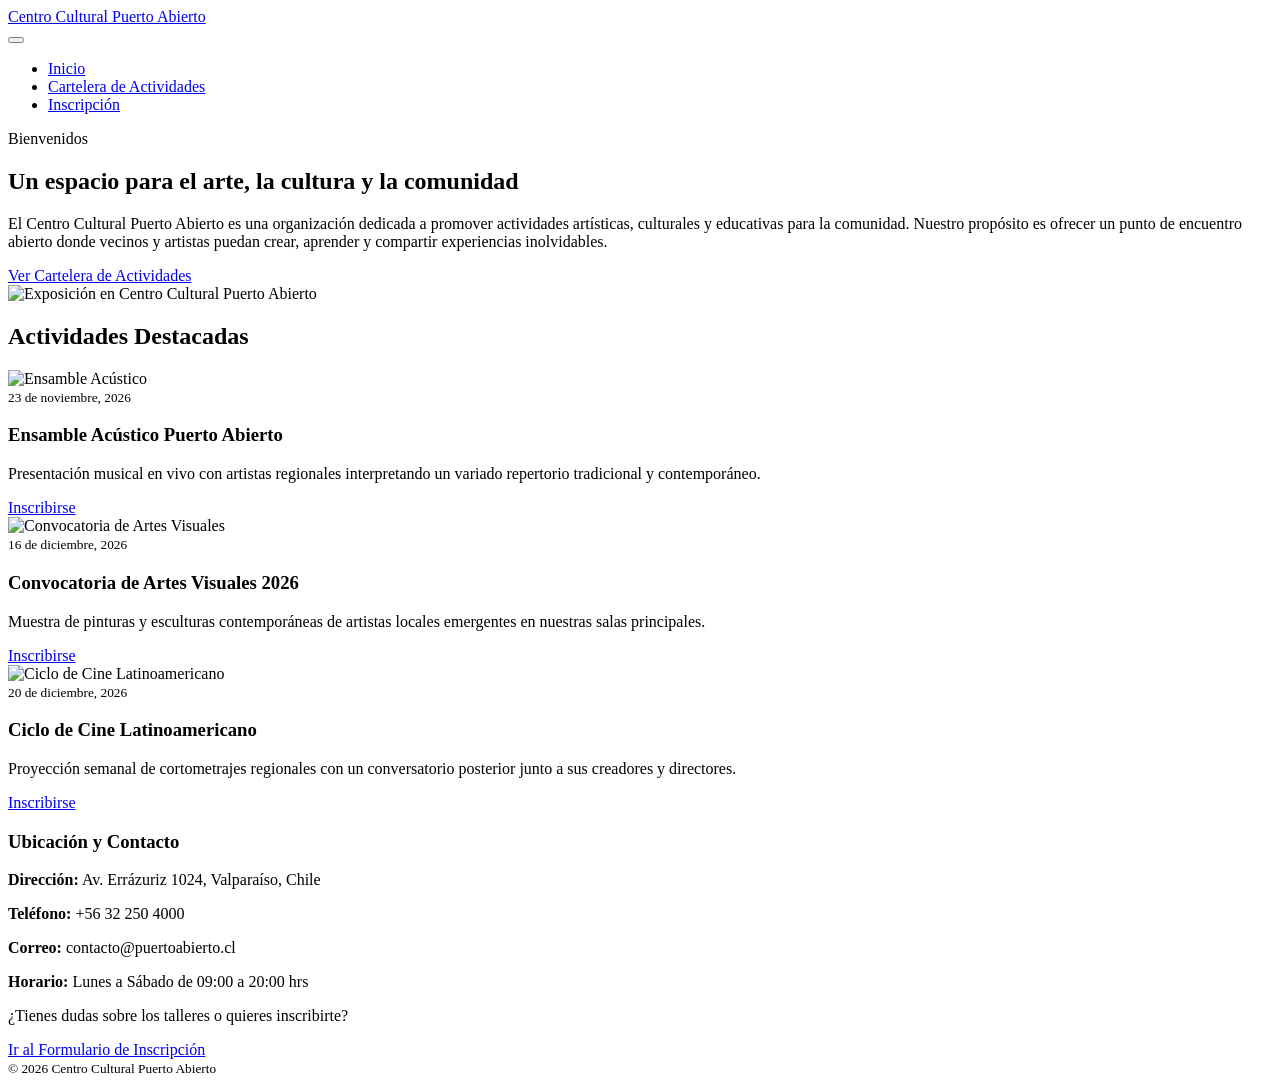
==== index.html @ 46c3a6fb "Add files via upload" ====
<!DOCTYPE html>
<html lang="es">

<head>
    <meta charset="UTF-8">
    <meta name="viewport" content="width=device-width, initial-scale=1.0">

    <link rel="stylesheet" href="css/bootstrap.css">
    <link rel="stylesheet" href="css/estilos.css">

    <title>Centro Cultural Puerto Abierto</title>
</head>

<body>

    <!-- HEADER + NAVEGACIÓN ESTILO VIÑA DEL MAR -->
    <header class="bg-white border-bottom">
        <div class="container text-center py-4">
            
            <!-- 1. LOGO / MARCA CENTRADA -->
            <a class="navbar-brand d-inline-block text-dark text-decoration-none" href="index.html">
                <div class="lh-1">
                    <span class="d-block fs-2 fw-bold text-uppercase tracking-wide">Centro Cultural</span>
                    <span class="d-block fs-3 fw-light text-uppercase tracking-widest text-secondary">Puerto Abierto</span>
                </div>
            </a>

            <!-- 2. MENÚ CENTRADO ABAJO DEL LOGO -->
            <nav class="navbar navbar-expand-lg bg-white mt-3 p-0">
                <div class="container-fluid justify-content-center">
                    
                    <button class="navbar-toggler mb-2" type="button" data-bs-toggle="collapse" data-bs-target="#menuCentrado">
                        <span class="navbar-toggler-icon"></span>
                    </button>

                    <div class="collapse navbar-collapse justify-content-center" id="menuCentrado">
                        <ul class="navbar-nav gap-3">
                            <li class="nav-item">
                                <a class="nav-link active fw-semibold text-secondary border-bottom border-2 border-primary" aria-current="page" href="index.html">Inicio</a>
                            </li>
                            <li class="nav-item">
                                <a class="nav-link fw-semibold text-secondary" href="cartelera.html">Cartelera de Actividades</a>
                            </li>
                            <li class="nav-item">
                                <a class="nav-link fw-semibold text-secondary" href="inscripcion.html">Inscripción</a>
                            </li>
                        </ul>
                    </div>

                </div>
            </nav>

        </div>
    </header>

    <!-- CONTENIDO PRINCIPAL -->
    <!-- CONTENIDO PRINCIPAL DE LA PÁGINA PRINCIPAL -->
    <main class="container my-5">

        <!-- 1. SECCIÓN DE BIENVENIDA VISUALMENTE DESTACADA + BREVE DESCRIPCIÓN -->
        <section class="row mb-5 align-items-center bg-light p-4 rounded-3 border">
            <div class="col-12 col-md-7">
                <span class="badge bg-dark mb-2 text-uppercase">Bienvenidos</span>
                <h1 class="display-5 fw-bold text-dark mb-3">Un espacio para el arte, la cultura y la comunidad</h1>
                <p class="lead text-secondary mb-4">
                    El Centro Cultural Puerto Abierto es una organización dedicada a promover actividades artísticas, culturales y educativas para la comunidad. Nuestro propósito es ofrecer un punto de encuentro abierto donde vecinos y artistas puedan crear, aprender y compartir experiencias inolvidables.
                </p>
                
                <!-- LLAMADA A LA ACCIÓN (CTA) -->
                <a href="cartelera.html" class="btn btn-dark btn-lg text-uppercase px-4 py-2 fw-semibold">
                    Ver Cartelera de Actividades
                </a>
            </div>
            <div class="col-12 col-md-5 mt-4 mt-md-0 text-center">
                <!-- Imagen de bienvenida -->
                <img src="img/galeria artee.jpg"
                     alt="Exposición en Centro Cultural Puerto Abierto" 
                     class="img-fluid rounded shadow-sm">
            </div>
        </section>


        <!-- SELECCIÓN DE ACTIVIDADES DESTACADAS (CON BOTÓN DE INSCRIPCIÓN) -->
        <section class="row mb-5">
            <div class="col-12 mb-4">
                <h2 class="display-6 fw-normal border-bottom pb-2 text-dark">Actividades Destacadas</h2>
            </div>

            <!-- TARJETA 1: MÚSICA -->
            <div class="col-12 col-md-4 mb-4">
                <article class="card h-100 border-0 shadow-sm">
                    <img src="img/ensamble-acustico.jpg" class="card-img-top object-fit-cover" alt="Ensamble Acústico" style="height: 220px;">
                    <div class="card-body p-4 d-flex flex-column">
                        <small class="text-muted d-block mb-2">23 de noviembre, 2026</small>
                        <h3 class="card-title h5 fw-bold text-dark">Ensamble Acústico Puerto Abierto</h3>
                        <p class="card-text text-secondary small mb-3">
                            Presentación musical en vivo con artistas regionales interpretando un variado repertorio tradicional y contemporáneo.
                        </p>
                        <div class="mt-auto border-top pt-3">
                            <a href="inscripcion.html" class="btn btn-outline-dark btn-sm w-100 fw-semibold text-uppercase">Inscribirse</a>
                        </div>
                    </div>
                </article>
            </div>

            <!-- TARJETA 2: EXPOSICIÓN -->
            <div class="col-12 col-md-4 mb-4">
                <article class="card h-100 border-0 shadow-sm">
                    <img src="img/exposicion-arte.avif" class="card-img-top object-fit-cover" alt="Convocatoria de Artes Visuales" style="height: 220px;">
                    <div class="card-body p-4 d-flex flex-column">
                        <small class="text-muted d-block mb-2">16 de diciembre, 2026</small>
                        <h3 class="card-title h5 fw-bold text-dark">Convocatoria de Artes Visuales 2026</h3>
                        <p class="card-text text-secondary small mb-3">
                            Muestra de pinturas y esculturas contemporáneas de artistas locales emergentes en nuestras salas principales.
                        </p>
                        <div class="mt-auto border-top pt-3">
                            <a href="inscripcion.html" class="btn btn-outline-dark btn-sm w-100 fw-semibold text-uppercase">Inscribirse</a>
                        </div>
                    </div>
                </article>
            </div>

            <!-- TARJETA 3: CINE -->
            <div class="col-12 col-md-4 mb-4">
                <article class="card h-100 border-0 shadow-sm">
                    <img src="img/claqueta-cine.jpg" class="card-img-top object-fit-cover" alt="Ciclo de Cine Latinoamericano" style="height: 220px;">
                    <div class="card-body p-4 d-flex flex-column">
                        <small class="text-muted d-block mb-2">20 de diciembre, 2026</small>
                        <h3 class="card-title h5 fw-bold text-dark">Ciclo de Cine Latinoamericano</h3>
                        <p class="card-text text-secondary small mb-3">
                            Proyección semanal de cortometrajes regionales con un conversatorio posterior junto a sus creadores y directores.
                        </p>
                        <div class="mt-auto border-top pt-3">
                            <a href="inscripcion.html" class="btn btn-outline-dark btn-sm w-100 fw-semibold text-uppercase">Inscribirse</a>
                        </div>
                    </div>
                </article>
            </div>
        </section>


        <!-- 3. INFORMACIÓN DE CONTACTO Y UBICACIÓN -->
        <section class="row bg-dark text-white p-4 rounded-3 g-4 align-items-center">
            <div class="col-12 col-md-6">
                <h3 class="h4 text-uppercase fw-bold border-bottom border-secondary pb-2 mb-3">Ubicación y Contacto</h3>
                <p class="mb-2"><strong>Dirección:</strong> Av. Errázuriz 1024, Valparaíso, Chile</p>
                <p class="mb-2"><strong>Teléfono:</strong> +56 32 250 4000</p>
                <p class="mb-2"><strong>Correo:</strong> contacto@puertoabierto.cl</p>
                <p class="mb-0"><strong>Horario:</strong> Lunes a Sábado de 09:00 a 20:00 hrs</p>
            </div>
            <div class="col-12 col-md-6 text-center text-md-end">
                <p class="text-light opacity-75 mb-3">¿Tienes dudas sobre los talleres o quieres inscribirte?</p>
                <a href="inscripcion.html" class="btn btn-outline-light text-uppercase px-4 py-2 fw-semibold">
                    Ir al Formulario de Inscripción
                </a>
            </div>
        </section>

    </main>

    <footer class="bg-dark text-white text-center py-3">
        <small>© 2026 Centro Cultural Puerto Abierto</small>
    </footer>

    <script src="js/bootstrap.bundle.min.js"></script>
</body>

</html>
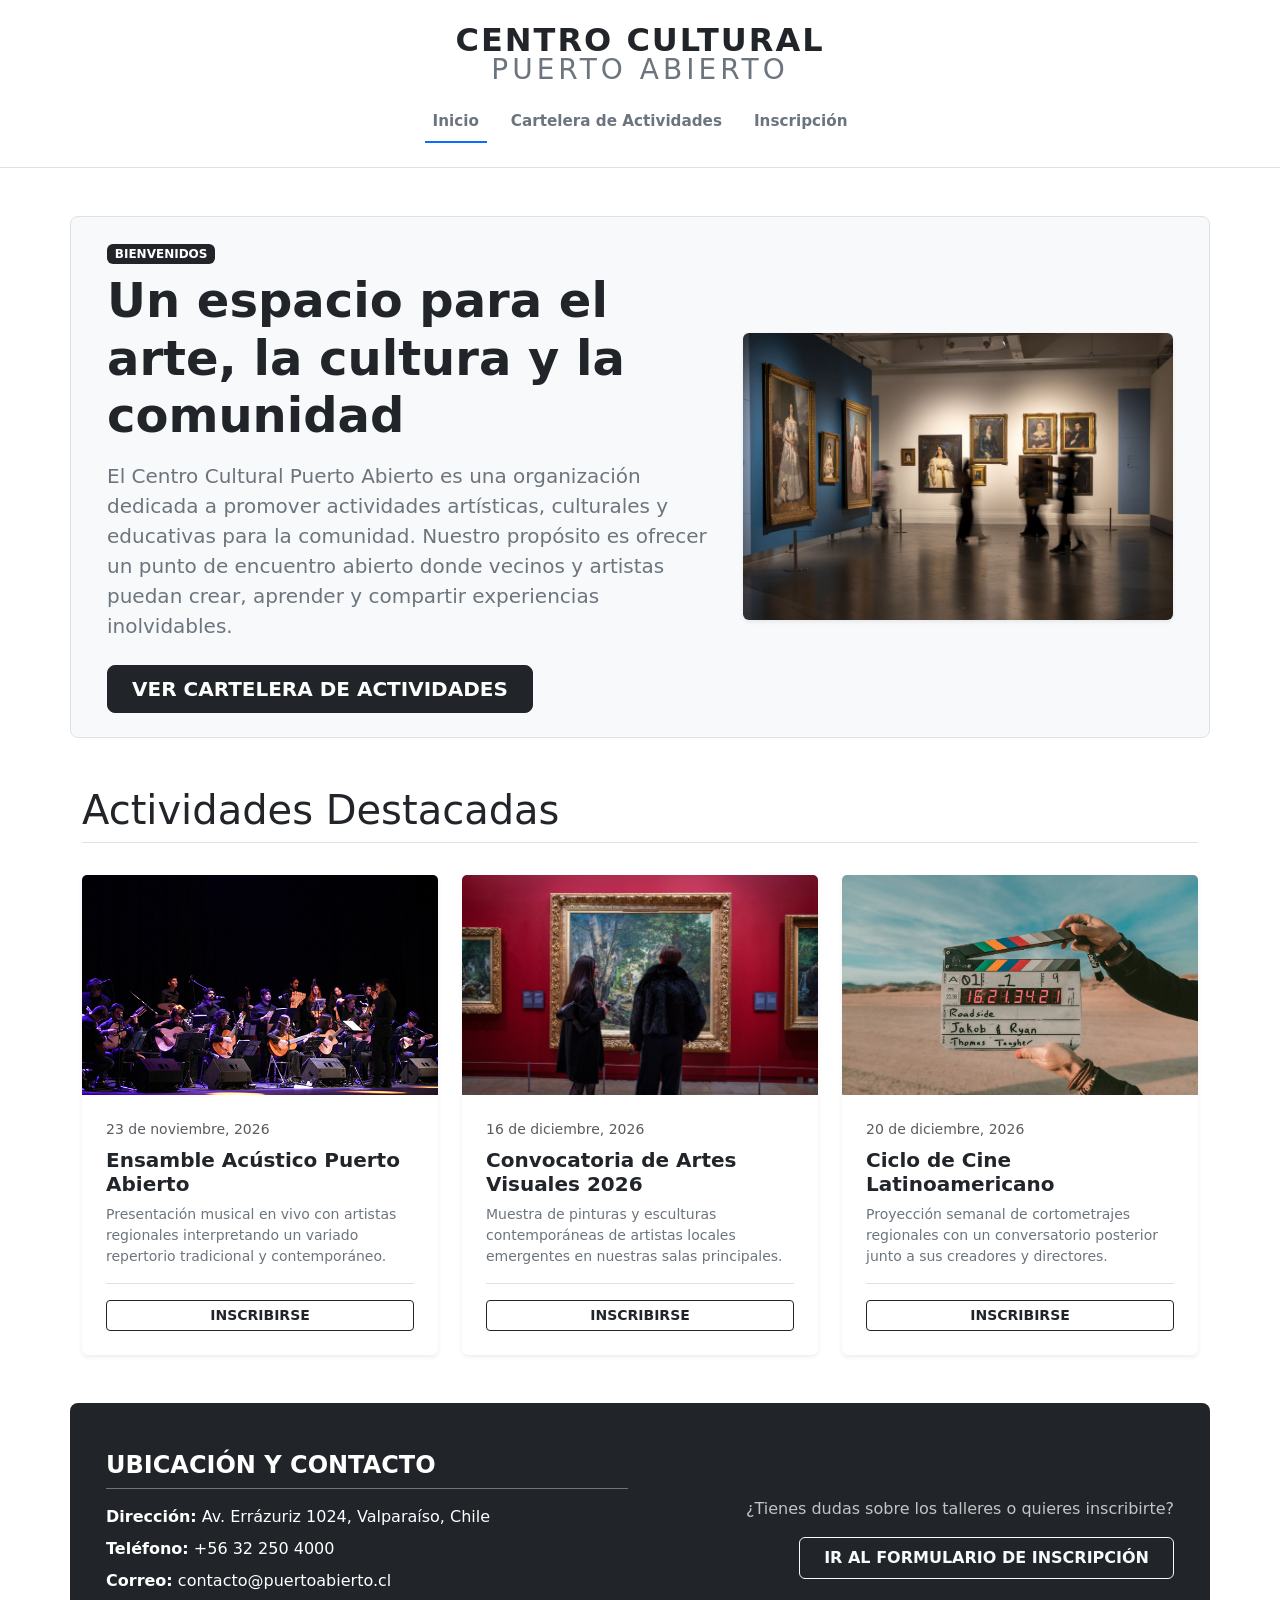
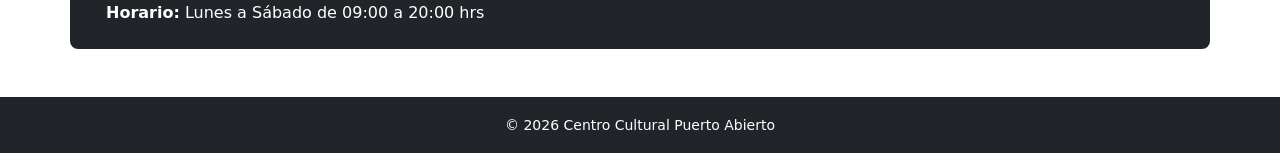
==== commit ba94561b: "Add files via upload" ====
--- a/index.html
+++ b/index.html
@@ -13,11 +13,9 @@
 
 <body>
 
-    <!-- HEADER + NAVEGACIÓN ESTILO VIÑA DEL MAR -->
     <header class="bg-white border-bottom">
         <div class="container text-center py-4">
             
-            <!-- 1. LOGO / MARCA CENTRADA -->
             <a class="navbar-brand d-inline-block text-dark text-decoration-none" href="index.html">
                 <div class="lh-1">
                     <span class="d-block fs-2 fw-bold text-uppercase tracking-wide">Centro Cultural</span>
@@ -25,7 +23,6 @@
                 </div>
             </a>
 
-            <!-- 2. MENÚ CENTRADO ABAJO DEL LOGO -->
             <nav class="navbar navbar-expand-lg bg-white mt-3 p-0">
                 <div class="container-fluid justify-content-center">
                     
@@ -53,11 +50,8 @@
         </div>
     </header>
 
-    <!-- CONTENIDO PRINCIPAL -->
-    <!-- CONTENIDO PRINCIPAL DE LA PÁGINA PRINCIPAL -->
     <main class="container my-5">
 
-        <!-- 1. SECCIÓN DE BIENVENIDA VISUALMENTE DESTACADA + BREVE DESCRIPCIÓN -->
         <section class="row mb-5 align-items-center bg-light p-4 rounded-3 border">
             <div class="col-12 col-md-7">
                 <span class="badge bg-dark mb-2 text-uppercase">Bienvenidos</span>
@@ -66,27 +60,22 @@
                     El Centro Cultural Puerto Abierto es una organización dedicada a promover actividades artísticas, culturales y educativas para la comunidad. Nuestro propósito es ofrecer un punto de encuentro abierto donde vecinos y artistas puedan crear, aprender y compartir experiencias inolvidables.
                 </p>
                 
-                <!-- LLAMADA A LA ACCIÓN (CTA) -->
                 <a href="cartelera.html" class="btn btn-dark btn-lg text-uppercase px-4 py-2 fw-semibold">
                     Ver Cartelera de Actividades
                 </a>
             </div>
             <div class="col-12 col-md-5 mt-4 mt-md-0 text-center">
-                <!-- Imagen de bienvenida -->
                 <img src="img/galeria artee.jpg"
                      alt="Exposición en Centro Cultural Puerto Abierto" 
                      class="img-fluid rounded shadow-sm">
             </div>
         </section>
 
-
-        <!-- SELECCIÓN DE ACTIVIDADES DESTACADAS (CON BOTÓN DE INSCRIPCIÓN) -->
         <section class="row mb-5">
             <div class="col-12 mb-4">
                 <h2 class="display-6 fw-normal border-bottom pb-2 text-dark">Actividades Destacadas</h2>
             </div>
 
-            <!-- TARJETA 1: MÚSICA -->
             <div class="col-12 col-md-4 mb-4">
                 <article class="card h-100 border-0 shadow-sm">
                     <img src="img/ensamble-acustico.jpg" class="card-img-top object-fit-cover" alt="Ensamble Acústico" style="height: 220px;">
@@ -103,7 +92,6 @@
                 </article>
             </div>
 
-            <!-- TARJETA 2: EXPOSICIÓN -->
             <div class="col-12 col-md-4 mb-4">
                 <article class="card h-100 border-0 shadow-sm">
                     <img src="img/exposicion-arte.avif" class="card-img-top object-fit-cover" alt="Convocatoria de Artes Visuales" style="height: 220px;">
@@ -120,7 +108,6 @@
                 </article>
             </div>
 
-            <!-- TARJETA 3: CINE -->
             <div class="col-12 col-md-4 mb-4">
                 <article class="card h-100 border-0 shadow-sm">
                     <img src="img/claqueta-cine.jpg" class="card-img-top object-fit-cover" alt="Ciclo de Cine Latinoamericano" style="height: 220px;">
@@ -138,8 +125,6 @@
             </div>
         </section>
 
-
-        <!-- 3. INFORMACIÓN DE CONTACTO Y UBICACIÓN -->
         <section class="row bg-dark text-white p-4 rounded-3 g-4 align-items-center">
             <div class="col-12 col-md-6">
                 <h3 class="h4 text-uppercase fw-bold border-bottom border-secondary pb-2 mb-3">Ubicación y Contacto</h3>
--- a/css/estilos.css
+++ b/css/estilos.css
@@ -0,0 +1,41 @@
+.tracking-wide {
+    letter-spacing: 2px;
+}
+
+.tracking-widest {
+    letter-spacing: 4px;
+}
+
+.navbar-nav .nav-link {
+    font-size: 0.95rem;
+    transition: color 0.2s ease;
+}
+
+.navbar-nav .nav-link:hover {
+    color: #0d6efd !important;
+}
+
+.hero-banner-pagina {
+    position: relative;
+    height: 260px;
+    background-size: cover;
+    background-position: center;
+    border-radius: 8px;
+    overflow: hidden;
+}
+
+.hero-banner-pagina .overlay {
+    position: absolute;
+    top: 0;
+    left: 0;
+    width: 100%;
+    height: 100%;
+    background: rgba(0, 0, 0, 0.45);
+}
+
+.hero-banner-pagina .contenido-banner {
+    position: absolute;
+    bottom: 25px;
+    left: 30px;
+    z-index: 2;
+}
